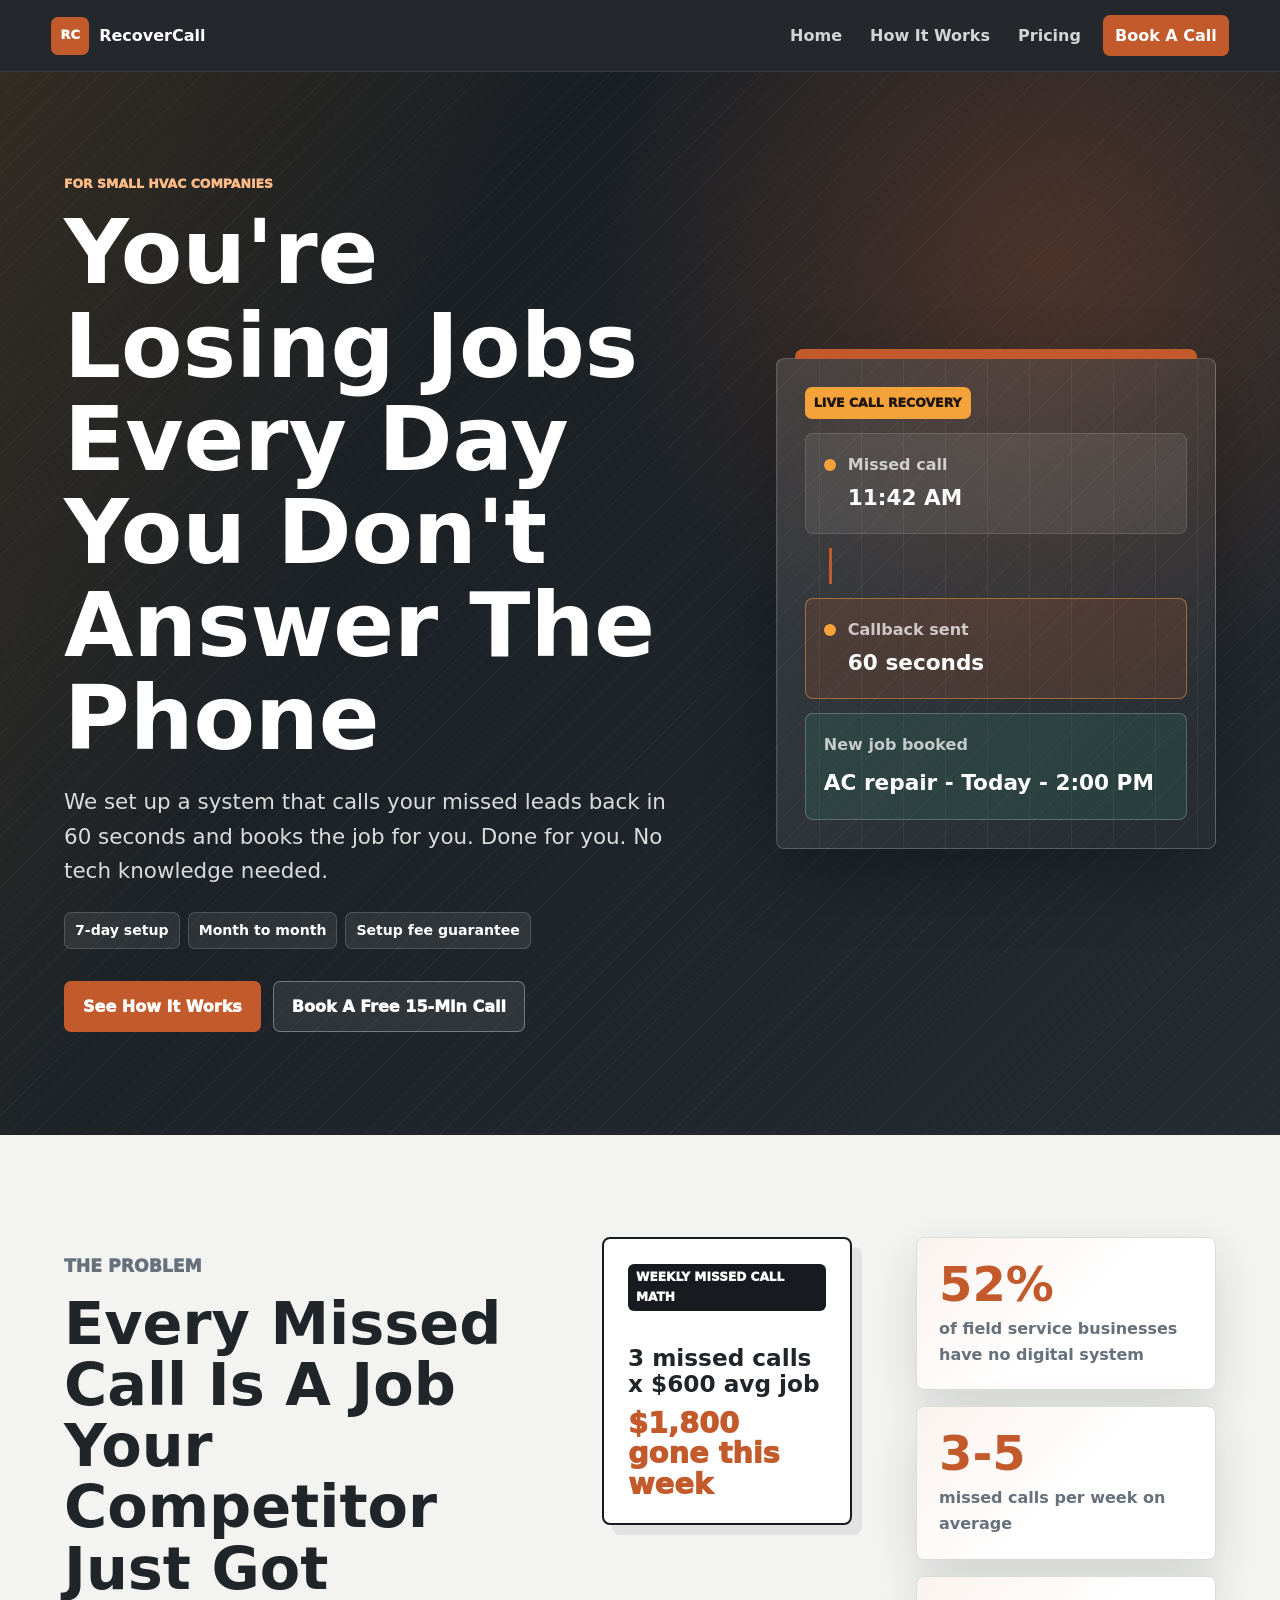
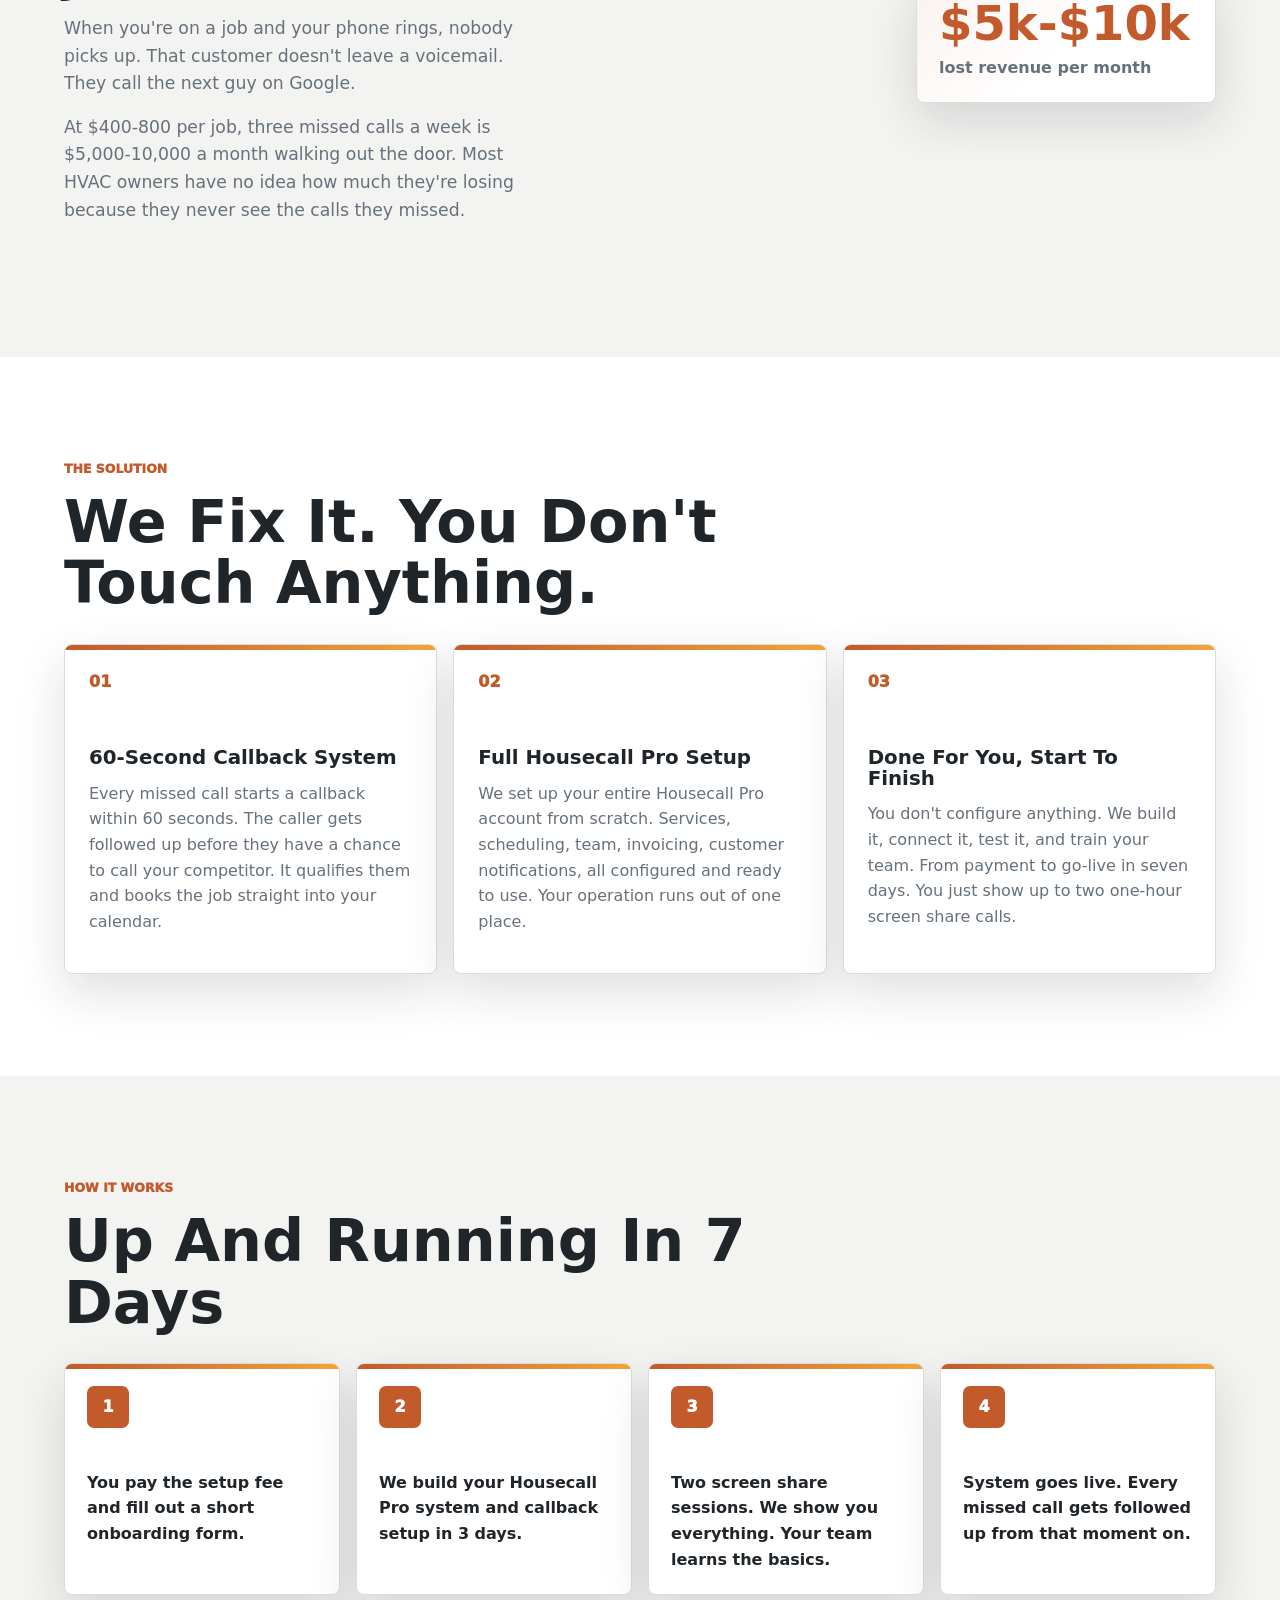
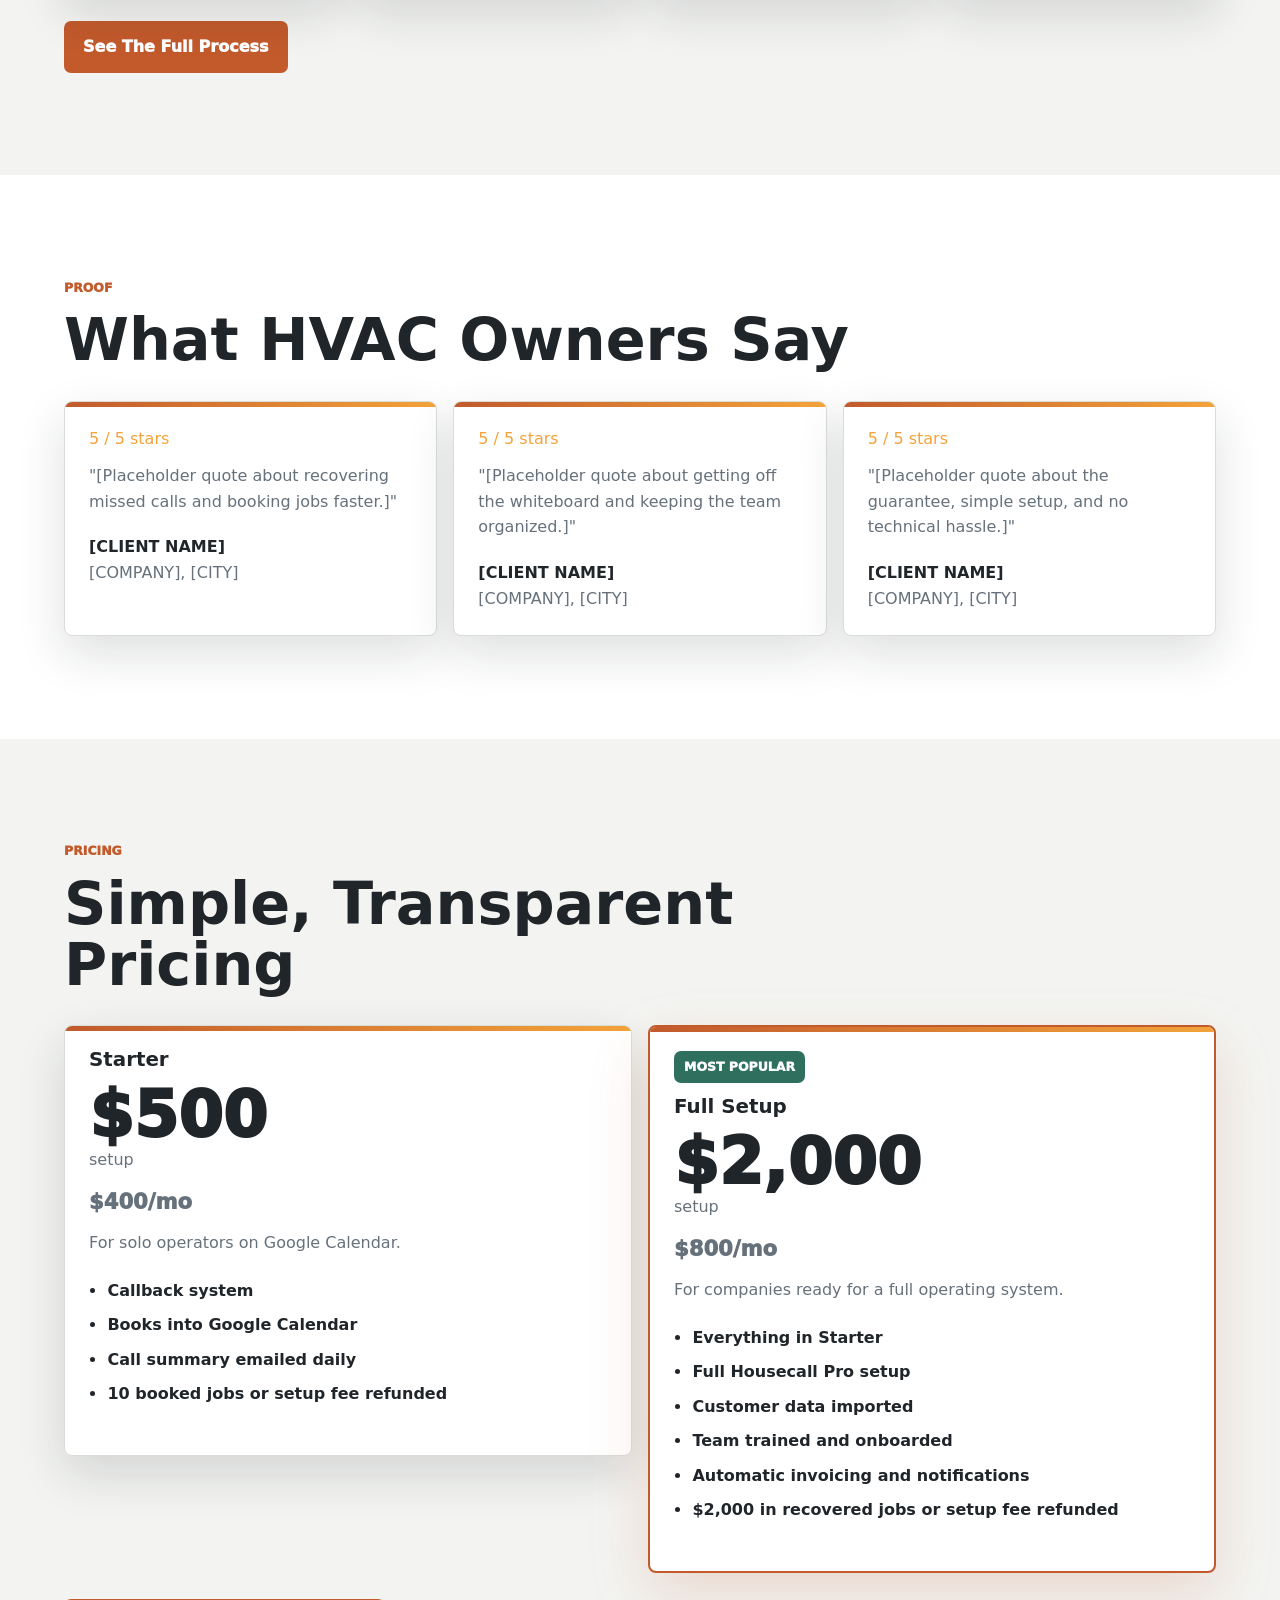
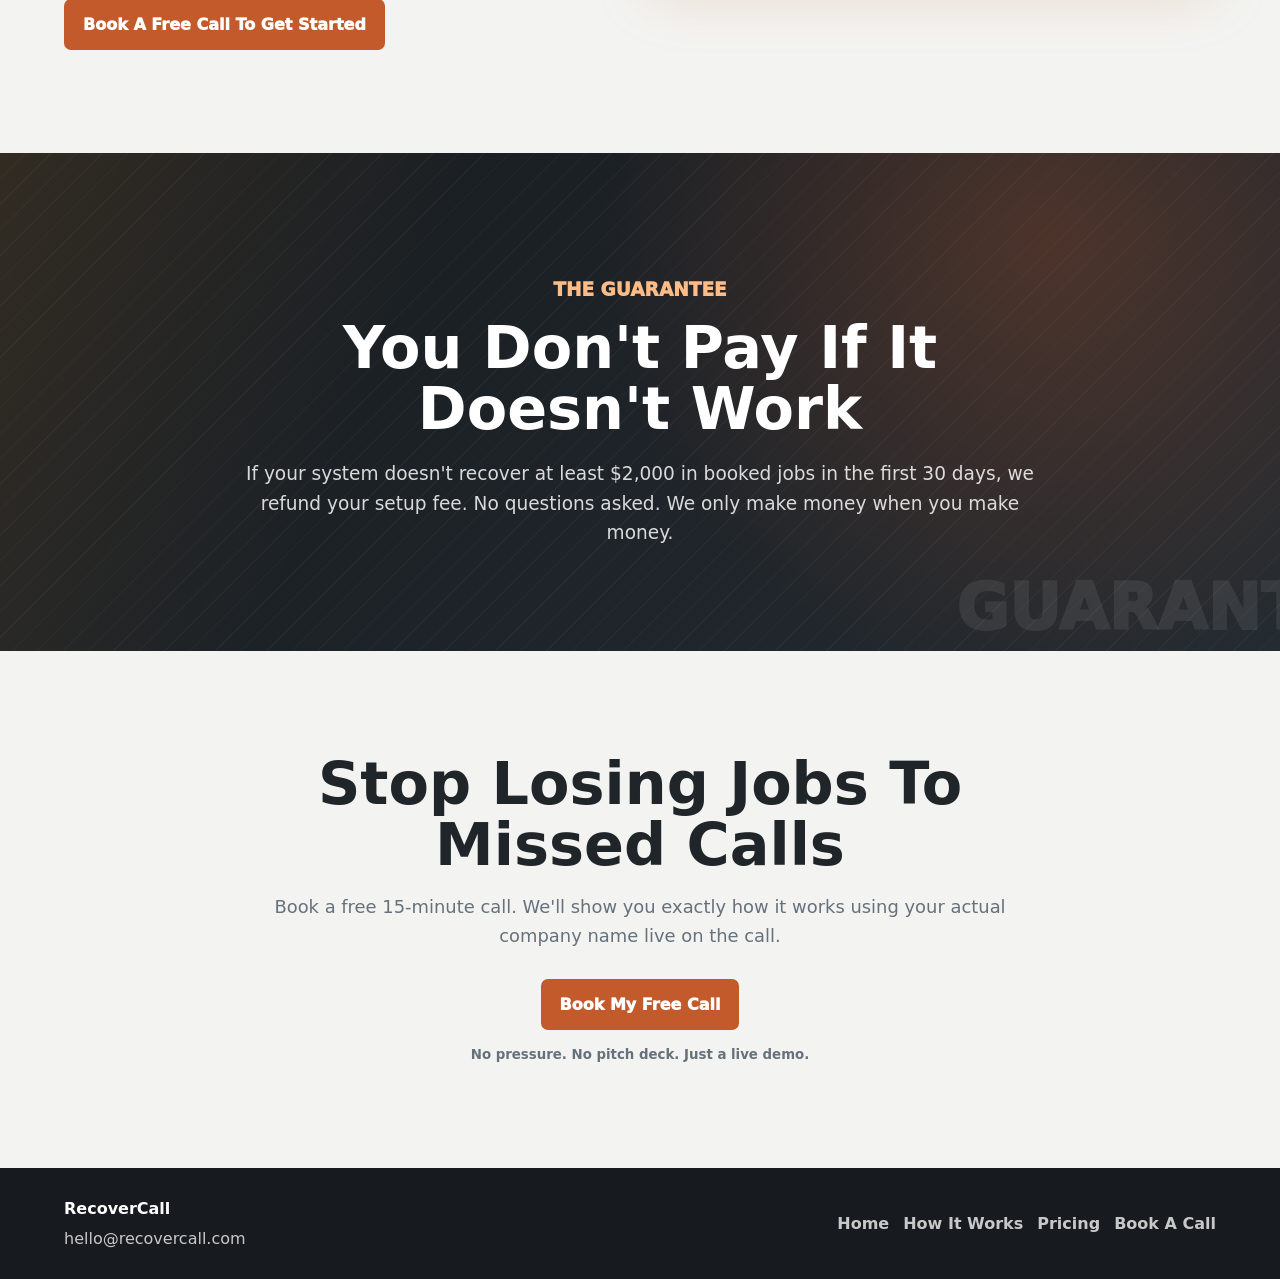
==== index.html @ a816d2b3 "Add files via upload" ====
<!doctype html>
<html lang="en">
  <head>
    <meta charset="utf-8" />
    <meta name="viewport" content="width=device-width, initial-scale=1" />
    <title>RecoverCall | Missed Call Recovery for HVAC Companies</title>
    <meta
      name="description"
      content="RecoverCall sets up a 24/7 missed call recovery system and Housecall Pro operations platform for small HVAC companies."
    />
    <link rel="stylesheet" href="styles.css" />
  </head>
  <body>
    <header class="site-header">
      <a class="brand" href="index.html" aria-label="RecoverCall home">
        <span class="brand-mark">RC</span>
        <span>RecoverCall</span>
      </a>
      <button class="menu-toggle" type="button" aria-expanded="false" aria-controls="site-nav">
        <span class="sr-only">Toggle navigation</span>
        <span></span>
        <span></span>
        <span></span>
      </button>
      <nav id="site-nav" class="site-nav" aria-label="Primary navigation">
        <a href="index.html">Home</a>
        <a href="how-it-works.html">How It Works</a>
        <a href="pricing.html">Pricing</a>
        <a class="nav-cta" href="book-a-call.html">Book A Call</a>
      </nav>
    </header>

    <main>
      <section class="hero dark-section">
        <div class="hero-copy">
          <p class="eyebrow">For small HVAC companies</p>
          <h1>You're Losing Jobs Every Day You Don't Answer The Phone</h1>
          <p class="lead">
            We set up a system that calls your missed leads back in 60 seconds and
            books the job for you. Done for you. No tech knowledge needed.
          </p>
          <div class="trust-strip" aria-label="Service highlights">
            <span>7-day setup</span>
            <span>Month to month</span>
            <span>Setup fee guarantee</span>
          </div>
          <div class="button-row">
            <a class="button primary" href="how-it-works.html">See How It Works</a>
            <a class="button secondary" href="book-a-call.html">Book A Free 15-Min Call</a>
          </div>
        </div>
        <div class="hero-panel" aria-label="Missed call recovery example">
          <div class="panel-label">Live call recovery</div>
          <div class="phone-card">
            <span class="status-dot"></span>
            <p>Missed call</p>
            <strong>11:42 AM</strong>
          </div>
          <div class="arrow-line"></div>
          <div class="phone-card active">
            <span class="status-dot"></span>
            <p>Callback sent</p>
            <strong>60 seconds</strong>
          </div>
          <div class="dispatch-card">
            <p>New job booked</p>
            <strong>AC repair - Today - 2:00 PM</strong>
          </div>
        </div>
      </section>

      <section class="section problem-section">
        <div class="section-copy">
          <p class="eyebrow">The problem</p>
          <h2>Every Missed Call Is A Job Your Competitor Just Got</h2>
          <p>
            When you're on a job and your phone rings, nobody picks up. That customer
            doesn't leave a voicemail. They call the next guy on Google.
          </p>
          <p>
            At $400-800 per job, three missed calls a week is $5,000-10,000 a month
            walking out the door. Most HVAC owners have no idea how much they're
            losing because they never see the calls they missed.
          </p>
        </div>
        <div class="loss-meter" aria-label="Lost revenue example">
          <span>Weekly missed call math</span>
          <strong>3 missed calls x $600 avg job</strong>
          <p>$1,800 gone this week</p>
        </div>
        <div class="stats-grid">
          <div class="stat-card">
            <strong>52%</strong>
            <span>of field service businesses have no digital system</span>
          </div>
          <div class="stat-card">
            <strong>3-5</strong>
            <span>missed calls per week on average</span>
          </div>
          <div class="stat-card">
            <strong>$5k-$10k</strong>
            <span>lost revenue per month</span>
          </div>
        </div>
      </section>

      <section class="section light-section">
        <div class="section-heading">
          <p class="eyebrow">The solution</p>
          <h2>We Fix It. You Don't Touch Anything.</h2>
        </div>
        <div class="three-grid">
          <article class="feature-card">
            <span>01</span>
            <h3>60-Second Callback System</h3>
            <p>
              Every missed call starts a callback within 60 seconds.
              The caller gets followed up before they have a chance to call your
              competitor. It qualifies them and books the job straight into your calendar.
            </p>
          </article>
          <article class="feature-card">
            <span>02</span>
            <h3>Full Housecall Pro Setup</h3>
            <p>
              We set up your entire Housecall Pro account from scratch. Services,
              scheduling, team, invoicing, customer notifications, all configured and
              ready to use. Your operation runs out of one place.
            </p>
          </article>
          <article class="feature-card">
            <span>03</span>
            <h3>Done For You, Start To Finish</h3>
            <p>
              You don't configure anything. We build it, connect it, test it, and
              train your team. From payment to go-live in seven days. You just show
              up to two one-hour screen share calls.
            </p>
          </article>
        </div>
      </section>

      <section class="section">
        <div class="section-heading">
          <p class="eyebrow">How it works</p>
          <h2>Up And Running In 7 Days</h2>
        </div>
        <div class="steps-grid">
          <div class="step-card"><span>1</span><p>You pay the setup fee and fill out a short onboarding form.</p></div>
          <div class="step-card"><span>2</span><p>We build your Housecall Pro system and callback setup in 3 days.</p></div>
          <div class="step-card"><span>3</span><p>Two screen share sessions. We show you everything. Your team learns the basics.</p></div>
          <div class="step-card"><span>4</span><p>System goes live. Every missed call gets followed up from that moment on.</p></div>
        </div>
        <a class="button primary section-button" href="how-it-works.html">See The Full Process</a>
      </section>

      <section class="section light-section">
        <div class="section-heading">
          <p class="eyebrow">Proof</p>
          <h2>What HVAC Owners Say</h2>
        </div>
        <div class="three-grid">
          <article class="quote-card">
            <div class="stars">5 / 5 stars</div>
            <p>"[Placeholder quote about recovering missed calls and booking jobs faster.]"</p>
            <strong>[CLIENT NAME]</strong>
            <span>[COMPANY], [CITY]</span>
          </article>
          <article class="quote-card">
            <div class="stars">5 / 5 stars</div>
            <p>"[Placeholder quote about getting off the whiteboard and keeping the team organized.]"</p>
            <strong>[CLIENT NAME]</strong>
            <span>[COMPANY], [CITY]</span>
          </article>
          <article class="quote-card">
            <div class="stars">5 / 5 stars</div>
            <p>"[Placeholder quote about the guarantee, simple setup, and no technical hassle.]"</p>
            <strong>[CLIENT NAME]</strong>
            <span>[COMPANY], [CITY]</span>
          </article>
        </div>
      </section>

      <section class="section">
        <div class="section-heading">
          <p class="eyebrow">Pricing</p>
          <h2>Simple, Transparent Pricing</h2>
        </div>
        <div class="pricing-grid two-up">
          <article class="pricing-card">
            <h3>Starter</h3>
            <p class="price"><span>$500</span> setup</p>
            <p class="monthly">$400/mo</p>
            <p>For solo operators on Google Calendar.</p>
            <ul>
              <li>Callback system</li>
              <li>Books into Google Calendar</li>
              <li>Call summary emailed daily</li>
              <li>10 booked jobs or setup fee refunded</li>
            </ul>
          </article>
          <article class="pricing-card popular">
            <div class="badge">Most Popular</div>
            <h3>Full Setup</h3>
            <p class="price"><span>$2,000</span> setup</p>
            <p class="monthly">$800/mo</p>
            <p>For companies ready for a full operating system.</p>
            <ul>
              <li>Everything in Starter</li>
              <li>Full Housecall Pro setup</li>
              <li>Customer data imported</li>
              <li>Team trained and onboarded</li>
              <li>Automatic invoicing and notifications</li>
              <li>$2,000 in recovered jobs or setup fee refunded</li>
            </ul>
          </article>
        </div>
        <a class="button primary section-button" href="book-a-call.html">Book A Free Call To Get Started</a>
      </section>

      <section class="section guarantee dark-section">
        <p class="eyebrow">The guarantee</p>
        <h2>You Don't Pay If It Doesn't Work</h2>
        <p>
          If your system doesn't recover at least $2,000 in booked jobs in the first
          30 days, we refund your setup fee. No questions asked. We only make money
          when you make money.
        </p>
      </section>

      <section class="section final-cta">
        <h2>Stop Losing Jobs To Missed Calls</h2>
        <p>
          Book a free 15-minute call. We'll show you exactly how it works using
          your actual company name live on the call.
        </p>
        <a class="button primary" href="book-a-call.html">Book My Free Call</a>
        <small>No pressure. No pitch deck. Just a live demo.</small>
      </section>
    </main>

    <footer class="site-footer">
      <div>
        <strong>RecoverCall</strong>
        <p>hello@recovercall.com</p>
      </div>
      <nav aria-label="Footer navigation">
        <a href="index.html">Home</a>
        <a href="how-it-works.html">How It Works</a>
        <a href="pricing.html">Pricing</a>
        <a href="book-a-call.html">Book A Call</a>
      </nav>
    </footer>
    <script src="script.js"></script>
  </body>
</html>
---- styles.css ----
:root {
  color-scheme: light;
  --charcoal: #171b1f;
  --slate: #242b31;
  --ink: #20252a;
  --muted: #66717b;
  --paper: #f3f4f2;
  --panel: #ffffff;
  --line: #d9ddd8;
  --accent: #c25a2c;
  --accent-dark: #9f4520;
  --amber: #f3a33a;
  --success: #2f6f5e;
  --shadow: 0 18px 48px rgba(23, 27, 31, 0.14);
  --hard-shadow: 10px 10px 0 rgba(23, 27, 31, 0.08);
}

* {
  box-sizing: border-box;
}

html {
  scroll-behavior: smooth;
}

body {
  margin: 0;
  color: var(--ink);
  background: var(--paper);
  font-family:
    Inter, ui-sans-serif, system-ui, -apple-system, BlinkMacSystemFont, "Segoe UI",
    sans-serif;
  line-height: 1.6;
}

body::before {
  position: fixed;
  inset: 0;
  z-index: -1;
  pointer-events: none;
  content: "";
  background-image:
    linear-gradient(rgba(23, 27, 31, 0.035) 1px, transparent 1px),
    linear-gradient(90deg, rgba(23, 27, 31, 0.035) 1px, transparent 1px);
  background-size: 42px 42px;
}

a {
  color: inherit;
  text-decoration: none;
}

p,
h1,
h2,
h3,
li,
summary {
  overflow-wrap: anywhere;
}

h1,
h2,
h3 {
  margin: 0;
  line-height: 1.04;
  letter-spacing: 0;
}

h1 {
  max-width: 980px;
  font-size: clamp(2.7rem, 7vw, 5.9rem);
}

h2 {
  max-width: 850px;
  font-size: clamp(2rem, 4.6vw, 4rem);
}

h3 {
  font-size: 1.24rem;
}

p {
  margin: 0;
}

ul {
  padding-left: 1.15rem;
}

li + li {
  margin-top: 0.55rem;
}

.site-header {
  position: fixed;
  top: 0;
  left: 0;
  right: 0;
  z-index: 50;
  display: flex;
  align-items: center;
  justify-content: space-between;
  gap: 22px;
  min-height: 72px;
  padding: 14px clamp(18px, 4vw, 56px);
  color: #fff;
  background: rgba(23, 27, 31, 0.94);
  border-bottom: 1px solid rgba(255, 255, 255, 0.09);
  backdrop-filter: blur(14px);
}

.brand,
.site-nav,
.button-row,
.site-footer nav {
  display: flex;
  align-items: center;
}

.brand {
  flex: 0 0 auto;
  gap: 10px;
  font-weight: 900;
}

.brand-mark {
  display: grid;
  width: 38px;
  height: 38px;
  place-items: center;
  color: #fff;
  background: var(--accent);
  border-radius: 7px;
  font-size: 0.8rem;
  font-weight: 950;
}

.site-nav {
  gap: 4px;
}

.site-nav a {
  min-height: 40px;
  padding: 8px 12px;
  border-radius: 7px;
  color: rgba(255, 255, 255, 0.8);
  font-weight: 800;
}

.site-nav a:hover,
.site-nav a:focus-visible {
  color: #fff;
  background: rgba(255, 255, 255, 0.1);
}

.site-nav .nav-cta {
  margin-left: 6px;
  color: #fff;
  background: var(--accent);
}

.site-nav .nav-cta:hover,
.site-nav .nav-cta:focus-visible {
  background: var(--accent-dark);
}

.menu-toggle {
  display: none;
  width: 44px;
  height: 44px;
  padding: 9px;
  border: 1px solid rgba(255, 255, 255, 0.18);
  border-radius: 7px;
  background: rgba(255, 255, 255, 0.06);
}

.menu-toggle span:not(.sr-only) {
  display: block;
  height: 2px;
  margin: 5px 0;
  background: #fff;
}

.sr-only {
  position: absolute;
  width: 1px;
  height: 1px;
  padding: 0;
  margin: -1px;
  overflow: hidden;
  clip: rect(0, 0, 0, 0);
  white-space: nowrap;
  border: 0;
}

main {
  padding-top: 72px;
}

.dark-section {
  color: #fff;
  background:
    radial-gradient(circle at 82% 18%, rgba(194, 90, 44, 0.28), transparent 28rem),
    linear-gradient(115deg, rgba(243, 163, 58, 0.12), transparent 32%),
    repeating-linear-gradient(135deg, rgba(255, 255, 255, 0.035) 0 1px, transparent 1px 18px),
    linear-gradient(135deg, var(--charcoal), var(--slate));
}

.hero {
  display: grid;
  min-height: calc(100vh - 72px);
  grid-template-columns: minmax(0, 1.04fr) minmax(320px, 0.72fr);
  gap: clamp(32px, 6vw, 76px);
  align-items: center;
  padding: clamp(58px, 8vw, 110px) clamp(18px, 5vw, 72px);
}

.page-hero {
  padding: clamp(70px, 10vw, 128px) clamp(18px, 5vw, 72px);
}

.page-hero h1 {
  max-width: 900px;
}

.hero-copy,
.page-hero {
  position: relative;
}

.eyebrow {
  margin: 0 0 12px;
  color: var(--accent);
  font-size: 0.78rem;
  font-weight: 950;
  letter-spacing: 0;
  text-transform: uppercase;
}

.dark-section .eyebrow {
  color: #ffbc86;
}

.lead {
  max-width: 720px;
  margin-top: 20px;
  color: rgba(255, 255, 255, 0.84);
  font-size: clamp(1.08rem, 2vw, 1.34rem);
}

.trust-strip {
  display: flex;
  flex-wrap: wrap;
  gap: 8px;
  margin-top: 24px;
}

.trust-strip span {
  display: inline-flex;
  min-height: 34px;
  align-items: center;
  padding: 6px 10px;
  color: #fff;
  border: 1px solid rgba(255, 255, 255, 0.16);
  border-radius: 7px;
  background: rgba(255, 255, 255, 0.08);
  font-size: 0.88rem;
  font-weight: 850;
}

.button-row {
  flex-wrap: wrap;
  gap: 12px;
  margin-top: 32px;
}

.button {
  display: inline-flex;
  min-height: 50px;
  align-items: center;
  justify-content: center;
  padding: 12px 18px;
  border: 1px solid transparent;
  border-radius: 7px;
  font-weight: 950;
  text-align: center;
}

.button.primary {
  color: #fff;
  background: var(--accent);
}

.button.primary:hover,
.button.primary:focus-visible {
  background: var(--accent-dark);
}

.button.secondary {
  color: #fff;
  border-color: rgba(255, 255, 255, 0.34);
  background: rgba(255, 255, 255, 0.08);
}

.button.secondary:hover,
.button.secondary:focus-visible {
  background: rgba(255, 255, 255, 0.15);
}

.hero-panel {
  position: relative;
  display: grid;
  gap: 14px;
  padding: clamp(18px, 3vw, 28px);
  border: 1px solid rgba(255, 255, 255, 0.18);
  border-radius: 8px;
  background:
    linear-gradient(135deg, rgba(255, 255, 255, 0.12), rgba(255, 255, 255, 0.02)),
    repeating-linear-gradient(90deg, rgba(255, 255, 255, 0.055) 0 1px, transparent 1px 42px);
  box-shadow: 0 24px 70px rgba(0, 0, 0, 0.28);
}

.hero-panel::before {
  position: absolute;
  inset: -10px 18px auto;
  height: 10px;
  content: "";
  border-radius: 8px 8px 0 0;
  background: var(--accent);
}

.panel-label {
  display: inline-flex;
  width: fit-content;
  min-height: 32px;
  align-items: center;
  padding: 5px 9px;
  color: #21160f;
  background: var(--amber);
  border-radius: 7px;
  font-size: 0.78rem;
  font-weight: 950;
  text-transform: uppercase;
}

.phone-card,
.dispatch-card {
  padding: 18px;
  border: 1px solid rgba(255, 255, 255, 0.12);
  border-radius: 8px;
  background: rgba(255, 255, 255, 0.08);
}

.phone-card {
  display: grid;
  grid-template-columns: auto 1fr;
  gap: 3px 12px;
  align-items: center;
}

.phone-card p,
.dispatch-card p {
  color: rgba(255, 255, 255, 0.72);
  font-weight: 800;
}

.phone-card strong,
.dispatch-card strong {
  grid-column: 2;
  font-size: 1.35rem;
}

.phone-card.active {
  border-color: rgba(243, 163, 58, 0.5);
  background: rgba(194, 90, 44, 0.18);
}

.status-dot {
  width: 12px;
  height: 12px;
  border-radius: 99px;
  background: var(--amber);
}

.arrow-line {
  width: 3px;
  height: 36px;
  margin-left: 24px;
  background: var(--accent);
}

.dispatch-card strong {
  display: block;
  margin-top: 8px;
}

.dispatch-card {
  border-color: rgba(255, 255, 255, 0.22);
  background: rgba(47, 111, 94, 0.28);
}

.section {
  padding: clamp(58px, 8vw, 104px) clamp(18px, 5vw, 72px);
}

.light-section {
  background: #fff;
}

.section-heading,
.section-copy {
  margin-bottom: 30px;
}

.section-copy p {
  max-width: 820px;
  margin-top: 16px;
  color: var(--muted);
  font-size: 1.08rem;
}

.problem-section {
  display: grid;
  grid-template-columns: minmax(0, 1fr) minmax(250px, 0.42fr) minmax(300px, 0.56fr);
  gap: clamp(28px, 5vw, 64px);
  align-items: start;
}

.loss-meter {
  padding: 24px;
  border: 2px solid var(--charcoal);
  border-radius: 8px;
  background: #fff;
  box-shadow: var(--hard-shadow);
}

.loss-meter span {
  display: inline-flex;
  min-height: 30px;
  align-items: center;
  padding: 4px 8px;
  color: #fff;
  background: var(--charcoal);
  border-radius: 6px;
  font-size: 0.76rem;
  font-weight: 950;
  text-transform: uppercase;
}

.loss-meter strong {
  display: block;
  margin-top: 34px;
  color: var(--ink);
  font-size: 1.45rem;
  line-height: 1.1;
}

.loss-meter p {
  margin-top: 12px;
  color: var(--accent);
  font-size: 1.8rem;
  font-weight: 950;
  line-height: 1.05;
}

.stats-grid,
.three-grid,
.steps-grid,
.pricing-grid,
.two-column-list {
  display: grid;
  gap: 16px;
}

.stats-grid {
  grid-template-columns: 1fr;
}

.stat-card,
.feature-card,
.quote-card,
.pricing-card,
.step-card,
.call-notes {
  border: 1px solid var(--line);
  border-radius: 8px;
  background: var(--panel);
  box-shadow: var(--shadow);
}

.feature-card,
.pricing-card,
.quote-card,
.step-card {
  position: relative;
  overflow: hidden;
}

.feature-card::before,
.pricing-card::before,
.quote-card::before,
.step-card::before {
  position: absolute;
  top: 0;
  left: 0;
  right: 0;
  height: 5px;
  content: "";
  background: linear-gradient(90deg, var(--accent), var(--amber));
}

.stat-card {
  padding: 22px;
  background:
    linear-gradient(135deg, rgba(194, 90, 44, 0.08), transparent 52%),
    #fff;
}

.stat-card strong {
  display: block;
  color: var(--accent);
  font-size: clamp(2rem, 4vw, 3rem);
  line-height: 1;
}

.stat-card span {
  display: block;
  margin-top: 8px;
  color: var(--muted);
  font-weight: 800;
}

.three-grid {
  grid-template-columns: repeat(3, minmax(0, 1fr));
}

.feature-card,
.quote-card,
.pricing-card {
  padding: 24px;
}

.feature-card {
  min-height: 330px;
}

.feature-card span {
  display: inline-block;
  margin-bottom: 54px;
  color: var(--accent);
  font-weight: 950;
}

.feature-card p,
.quote-card p,
.pricing-card p,
.timeline-item p,
.two-column-list p,
.call-notes li,
.faq-list p {
  margin-top: 12px;
  color: var(--muted);
}

.steps-grid {
  grid-template-columns: repeat(4, minmax(0, 1fr));
}

.step-card {
  min-height: 210px;
  padding: 22px;
}

.step-card span,
.timeline-item span {
  display: grid;
  width: 42px;
  height: 42px;
  place-items: center;
  color: #fff;
  background: var(--accent);
  border-radius: 7px;
  font-weight: 950;
}

.step-card p {
  margin-top: 42px;
  color: var(--ink);
  font-weight: 800;
}

.section-button {
  margin-top: 26px;
}

.stars {
  color: var(--amber);
  font-size: 1rem;
  letter-spacing: 0;
}

.quote-card strong {
  display: block;
  margin-top: 20px;
}

.quote-card span {
  display: block;
  color: var(--muted);
}

.pricing-grid {
  grid-template-columns: repeat(3, minmax(0, 1fr));
  align-items: start;
}

.pricing-grid.two-up {
  grid-template-columns: repeat(2, minmax(0, 1fr));
}

.pricing-card {
  position: relative;
}

.pricing-card.popular {
  border: 2px solid var(--accent);
  box-shadow: 0 22px 60px rgba(194, 90, 44, 0.18);
}

.badge {
  display: inline-flex;
  min-height: 32px;
  align-items: center;
  padding: 6px 10px;
  margin-bottom: 14px;
  color: #fff;
  background: var(--success);
  border-radius: 7px;
  font-size: 0.78rem;
  font-weight: 950;
  text-transform: uppercase;
}

.price {
  margin-top: 18px;
}

.price span {
  display: block;
  color: var(--ink);
  font-size: clamp(2.4rem, 5vw, 4.2rem);
  font-weight: 950;
  line-height: 1;
}

.monthly {
  color: var(--accent);
  font-size: 1.32rem;
  font-weight: 950;
}

.pricing-card ul {
  margin: 22px 0 24px;
  color: var(--ink);
  font-weight: 700;
}

.guarantee {
  position: relative;
  overflow: hidden;
  text-align: center;
}

.guarantee::after {
  position: absolute;
  right: clamp(18px, 5vw, 72px);
  bottom: 24px;
  width: min(260px, 38vw);
  height: 70px;
  content: "GUARANTEE";
  color: rgba(255, 255, 255, 0.08);
  font-size: clamp(2rem, 5vw, 4rem);
  font-weight: 950;
}

.guarantee h2,
.guarantee p,
.final-cta h2,
.final-cta p {
  margin-left: auto;
  margin-right: auto;
}

.guarantee p {
  max-width: 820px;
  margin-top: 20px;
  color: rgba(255, 255, 255, 0.83);
  font-size: 1.16rem;
}

.final-cta {
  text-align: center;
}

.final-cta p {
  max-width: 760px;
  margin-top: 18px;
  color: var(--muted);
  font-size: 1.12rem;
}

.final-cta .button {
  margin-top: 28px;
}

.final-cta small {
  display: block;
  margin-top: 14px;
  color: var(--muted);
  font-weight: 800;
}

.timeline {
  display: grid;
  gap: 0;
  max-width: 980px;
}

.timeline-item {
  position: relative;
  display: grid;
  grid-template-columns: 60px minmax(0, 1fr);
  gap: 18px;
  padding-bottom: 34px;
}

.timeline-item > div {
  padding: 2px 0 0;
}

.timeline-item::before {
  position: absolute;
  top: 48px;
  bottom: 0;
  left: 20px;
  width: 2px;
  content: "";
  background: var(--line);
}

.timeline-item:last-child::before {
  display: none;
}

.timeline-item h2 {
  font-size: clamp(1.65rem, 3.2vw, 2.7rem);
}

.timeline.compact .timeline-item h3 {
  margin-top: 6px;
}

.two-column-list {
  grid-template-columns: repeat(2, minmax(0, 1fr));
}

.two-column-list > div {
  padding: 24px;
  border-left: 4px solid var(--accent);
  background: var(--panel);
}

.faq-list {
  display: grid;
  gap: 12px;
  max-width: 960px;
}

.faq-list details {
  padding: 20px 22px;
  border: 1px solid var(--line);
  border-radius: 8px;
  background: var(--panel);
}

.faq-list summary {
  cursor: pointer;
  color: var(--ink);
  font-weight: 950;
}

.booking-layout {
  display: grid;
  grid-template-columns: minmax(0, 1fr) minmax(280px, 0.45fr);
  gap: 20px;
  align-items: start;
}

.calendar-placeholder {
  display: grid;
  min-height: 520px;
  place-items: center;
  padding: 28px;
  border: 2px dashed #b9c0bb;
  border-radius: 8px;
  background:
    linear-gradient(135deg, rgba(194, 90, 44, 0.07), transparent),
    #fff;
  text-align: center;
  box-shadow: var(--hard-shadow);
}

.calendar-placeholder strong {
  display: block;
  color: var(--ink);
  font-size: 1.5rem;
}

.calendar-placeholder p {
  margin-top: 8px;
  color: var(--muted);
}

.call-notes {
  padding: 24px;
}

.check-list {
  margin-top: 18px;
}

.check-list li::marker {
  color: var(--accent);
}

.site-footer {
  display: flex;
  justify-content: space-between;
  gap: 24px;
  padding: 28px clamp(18px, 5vw, 72px);
  color: rgba(255, 255, 255, 0.76);
  background: var(--charcoal);
}

.site-footer strong {
  color: #fff;
}

.site-footer p {
  margin-top: 4px;
}

.site-footer nav {
  flex-wrap: wrap;
  justify-content: flex-end;
  gap: 14px;
}

.site-footer a {
  font-weight: 800;
}

.site-footer a:hover,
.site-footer a:focus-visible {
  color: #fff;
}

@media (max-width: 980px) {
  .hero,
  .problem-section,
  .booking-layout {
    grid-template-columns: 1fr;
  }

  .three-grid,
  .steps-grid,
  .pricing-grid,
  .pricing-grid.two-up,
  .two-column-list {
    grid-template-columns: repeat(2, minmax(0, 1fr));
  }
}

@media (max-width: 760px) {
  .site-header {
    flex-wrap: wrap;
  }

  .menu-toggle {
    display: block;
  }

  .site-nav {
    display: none;
    width: 100%;
    flex-direction: column;
    align-items: stretch;
    padding-top: 8px;
  }

  .site-nav.is-open {
    display: flex;
  }

  .site-nav a,
  .site-nav .nav-cta {
    margin-left: 0;
    background: rgba(255, 255, 255, 0.08);
  }

  h1 {
    font-size: clamp(2.45rem, 13vw, 4.4rem);
  }

  .hero {
    min-height: auto;
  }

  .hero-panel {
    order: -1;
  }

  .three-grid,
  .steps-grid,
  .pricing-grid,
  .pricing-grid.two-up,
  .two-column-list {
    grid-template-columns: 1fr;
  }

  .step-card {
    min-height: 180px;
  }

  .step-card p {
    margin-top: 28px;
  }

  .timeline-item {
    grid-template-columns: 50px minmax(0, 1fr);
    gap: 12px;
  }

  .site-footer {
    flex-direction: column;
  }

  .site-footer nav {
    justify-content: flex-start;
  }
}
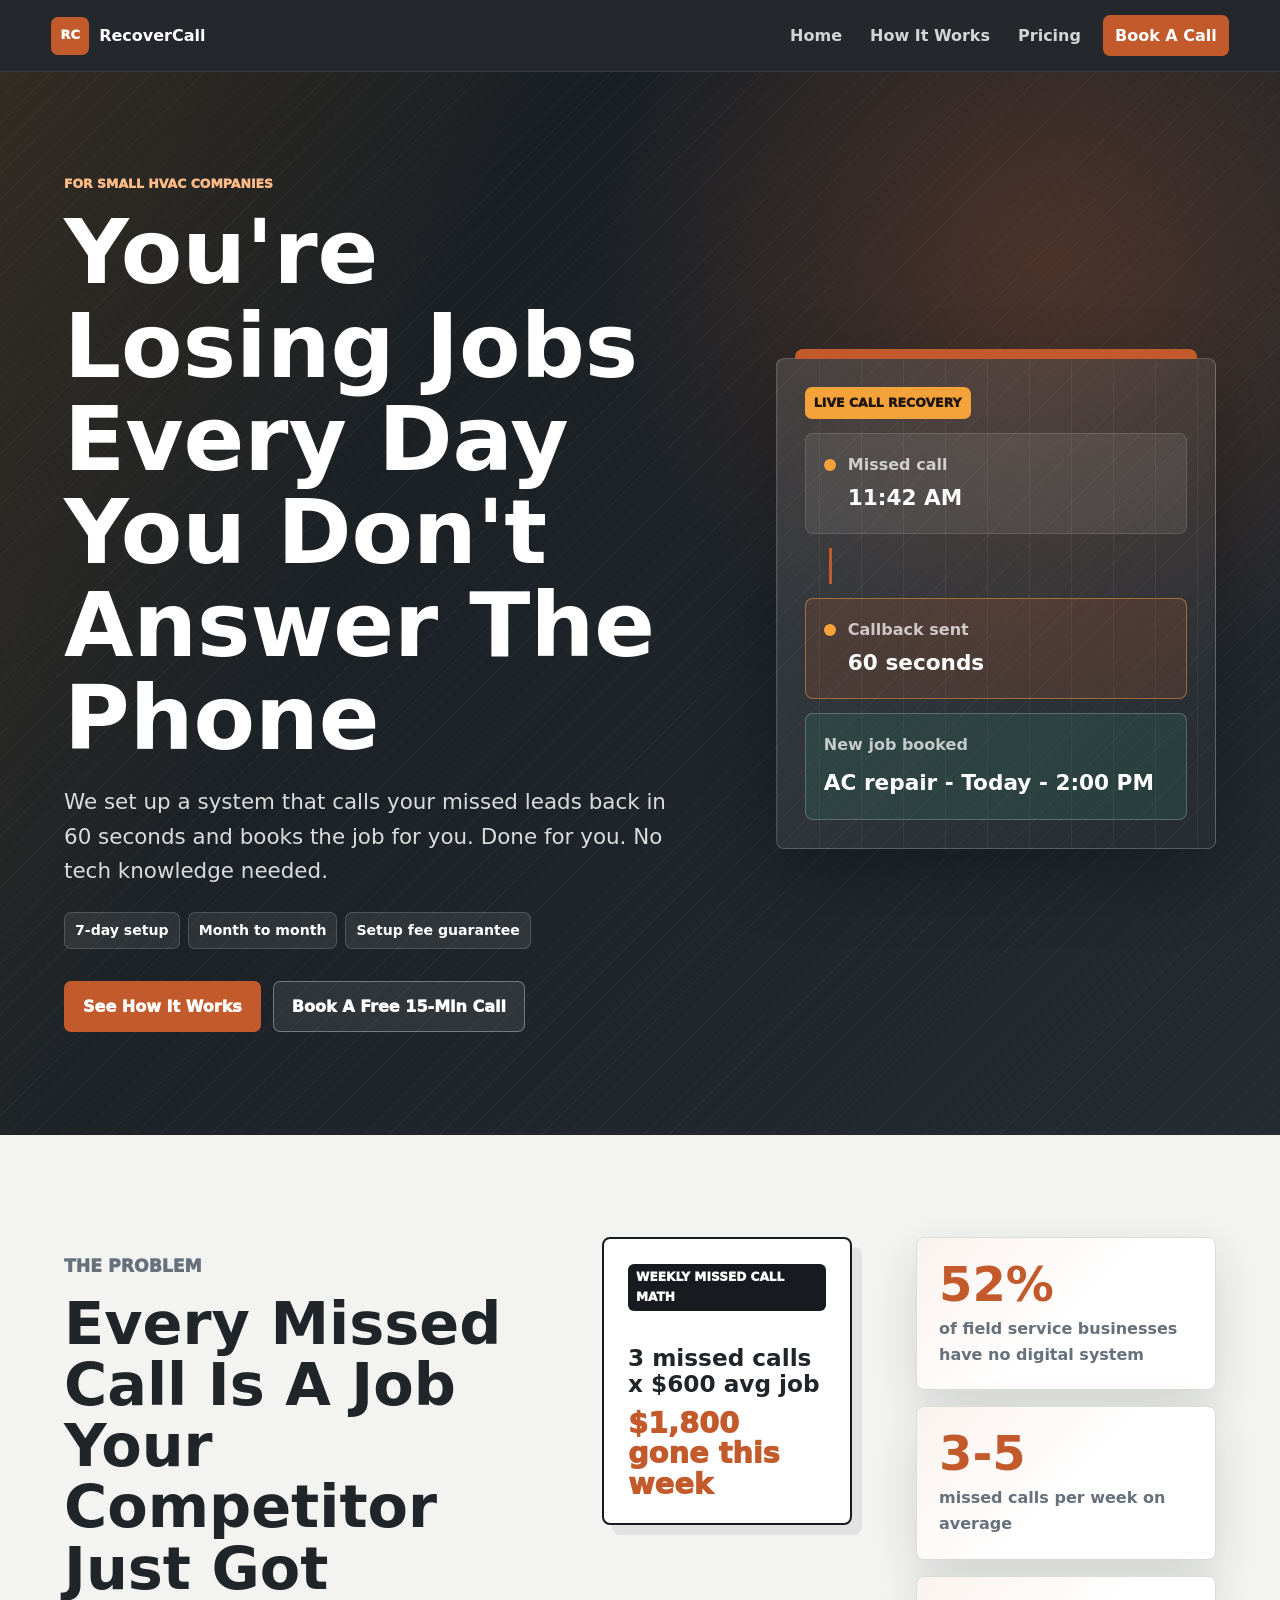
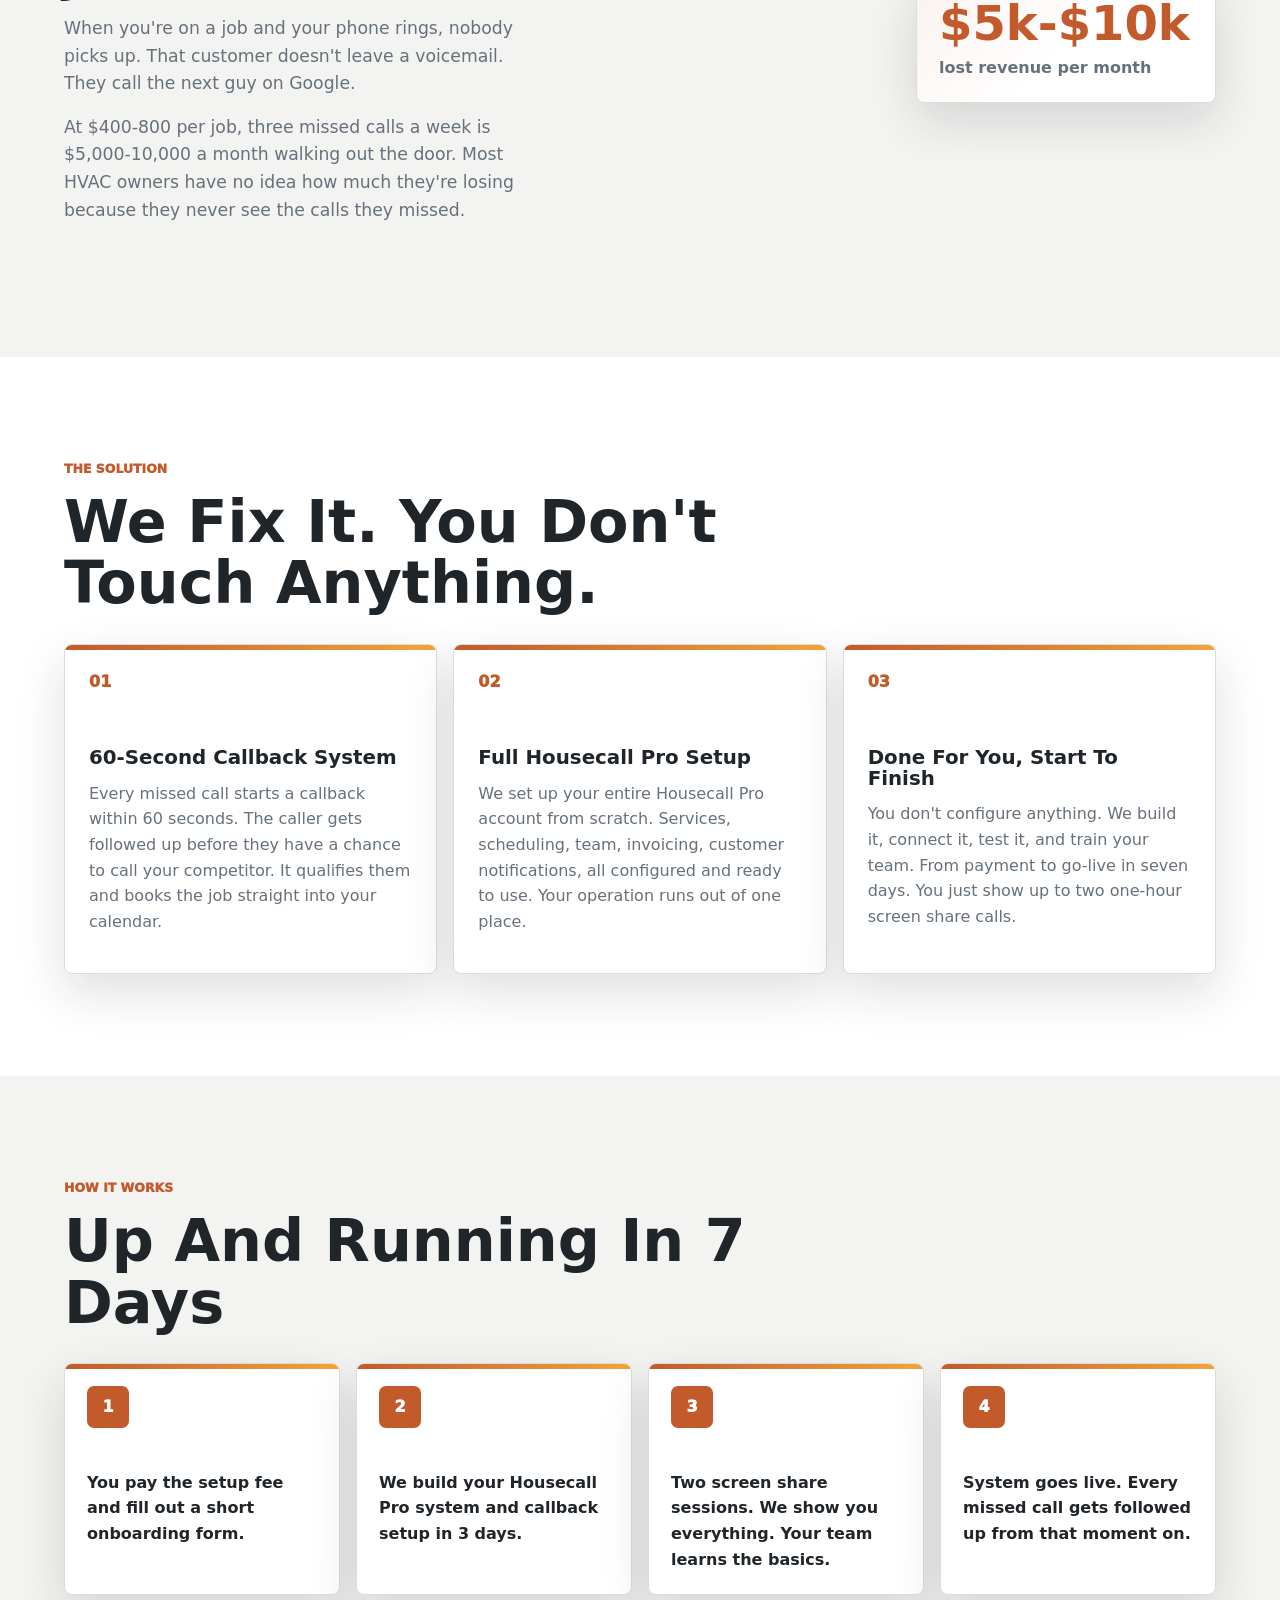
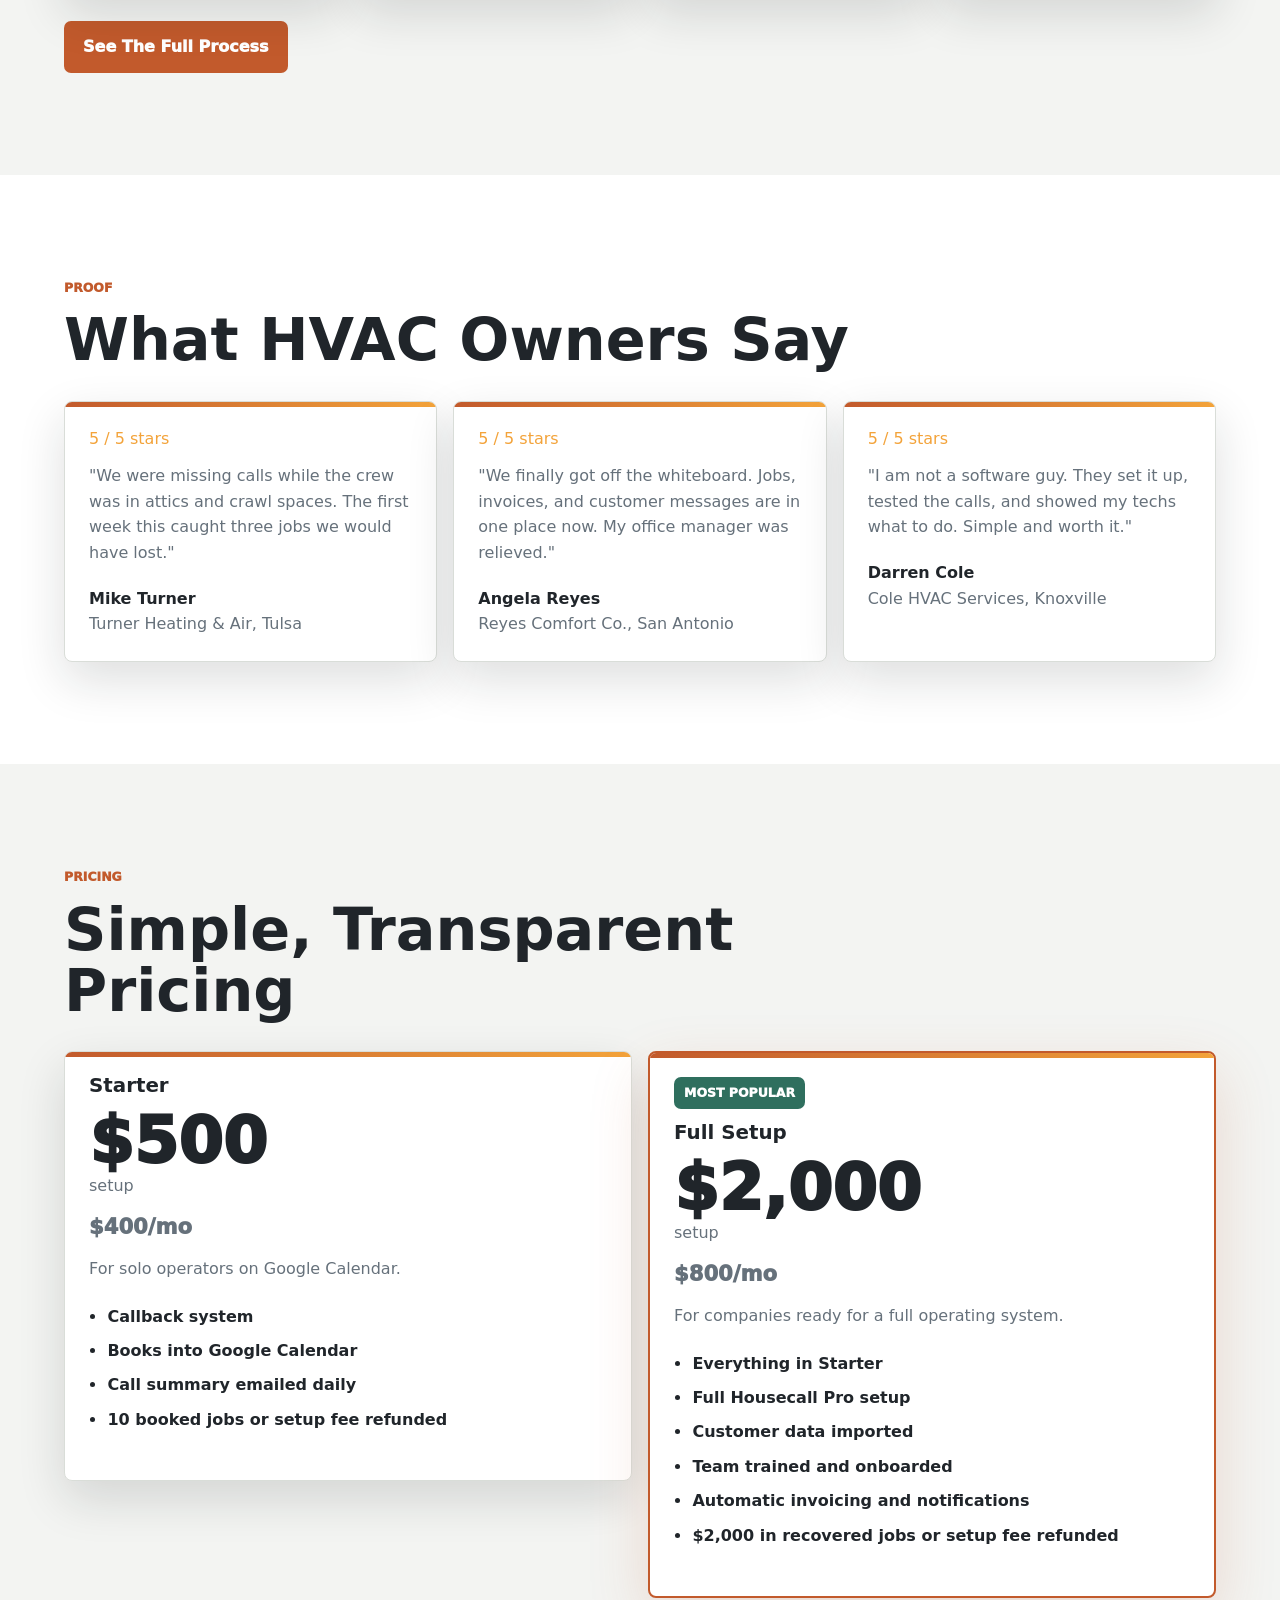
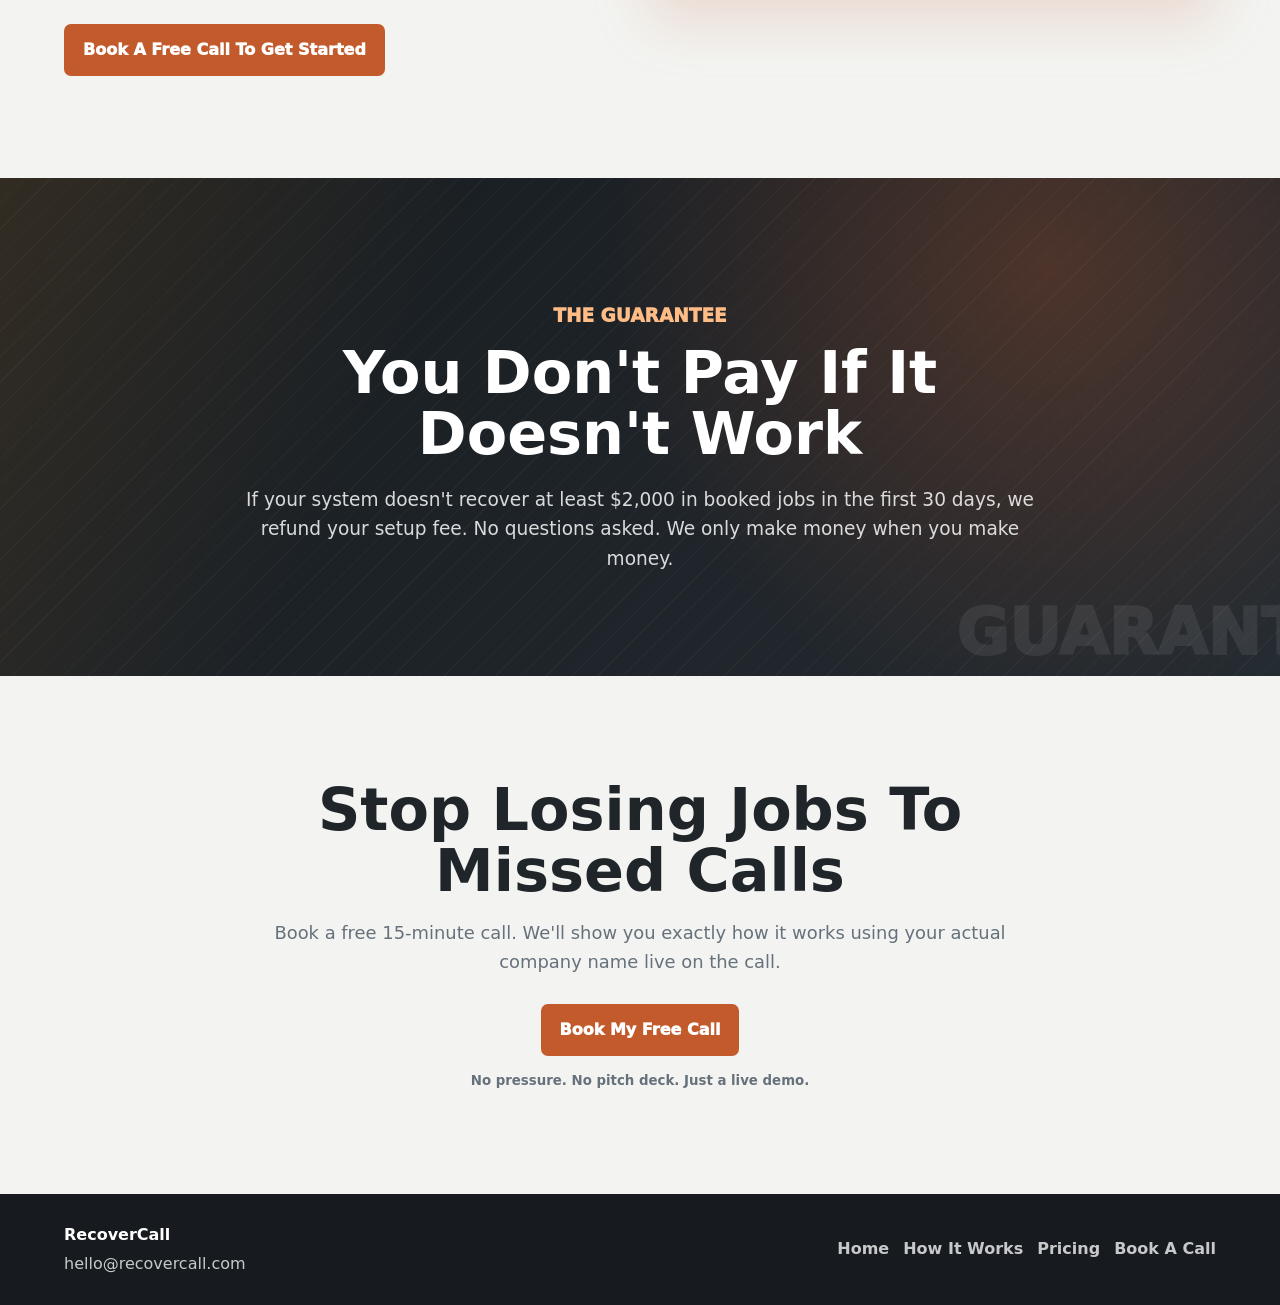
==== commit 03cc286b: "Update index.html" ====
--- a/index.html
+++ b/index.html
@@ -162,21 +162,30 @@
         <div class="three-grid">
           <article class="quote-card">
             <div class="stars">5 / 5 stars</div>
-            <p>"[Placeholder quote about recovering missed calls and booking jobs faster.]"</p>
-            <strong>[CLIENT NAME]</strong>
-            <span>[COMPANY], [CITY]</span>
+            <p>
+              "We were missing calls while the crew was in attics and crawl spaces.
+              The first week this caught three jobs we would have lost."
+            </p>
+            <strong>Mike Turner</strong>
+            <span>Turner Heating & Air, Tulsa</span>
           </article>
           <article class="quote-card">
             <div class="stars">5 / 5 stars</div>
-            <p>"[Placeholder quote about getting off the whiteboard and keeping the team organized.]"</p>
-            <strong>[CLIENT NAME]</strong>
-            <span>[COMPANY], [CITY]</span>
+            <p>
+              "We finally got off the whiteboard. Jobs, invoices, and customer
+              messages are in one place now. My office manager was relieved."
+            </p>
+            <strong>Angela Reyes</strong>
+            <span>Reyes Comfort Co., San Antonio</span>
           </article>
           <article class="quote-card">
             <div class="stars">5 / 5 stars</div>
-            <p>"[Placeholder quote about the guarantee, simple setup, and no technical hassle.]"</p>
-            <strong>[CLIENT NAME]</strong>
-            <span>[COMPANY], [CITY]</span>
+            <p>
+              "I am not a software guy. They set it up, tested the calls, and
+              showed my techs what to do. Simple and worth it."
+            </p>
+            <strong>Darren Cole</strong>
+            <span>Cole HVAC Services, Knoxville</span>
           </article>
         </div>
       </section>
